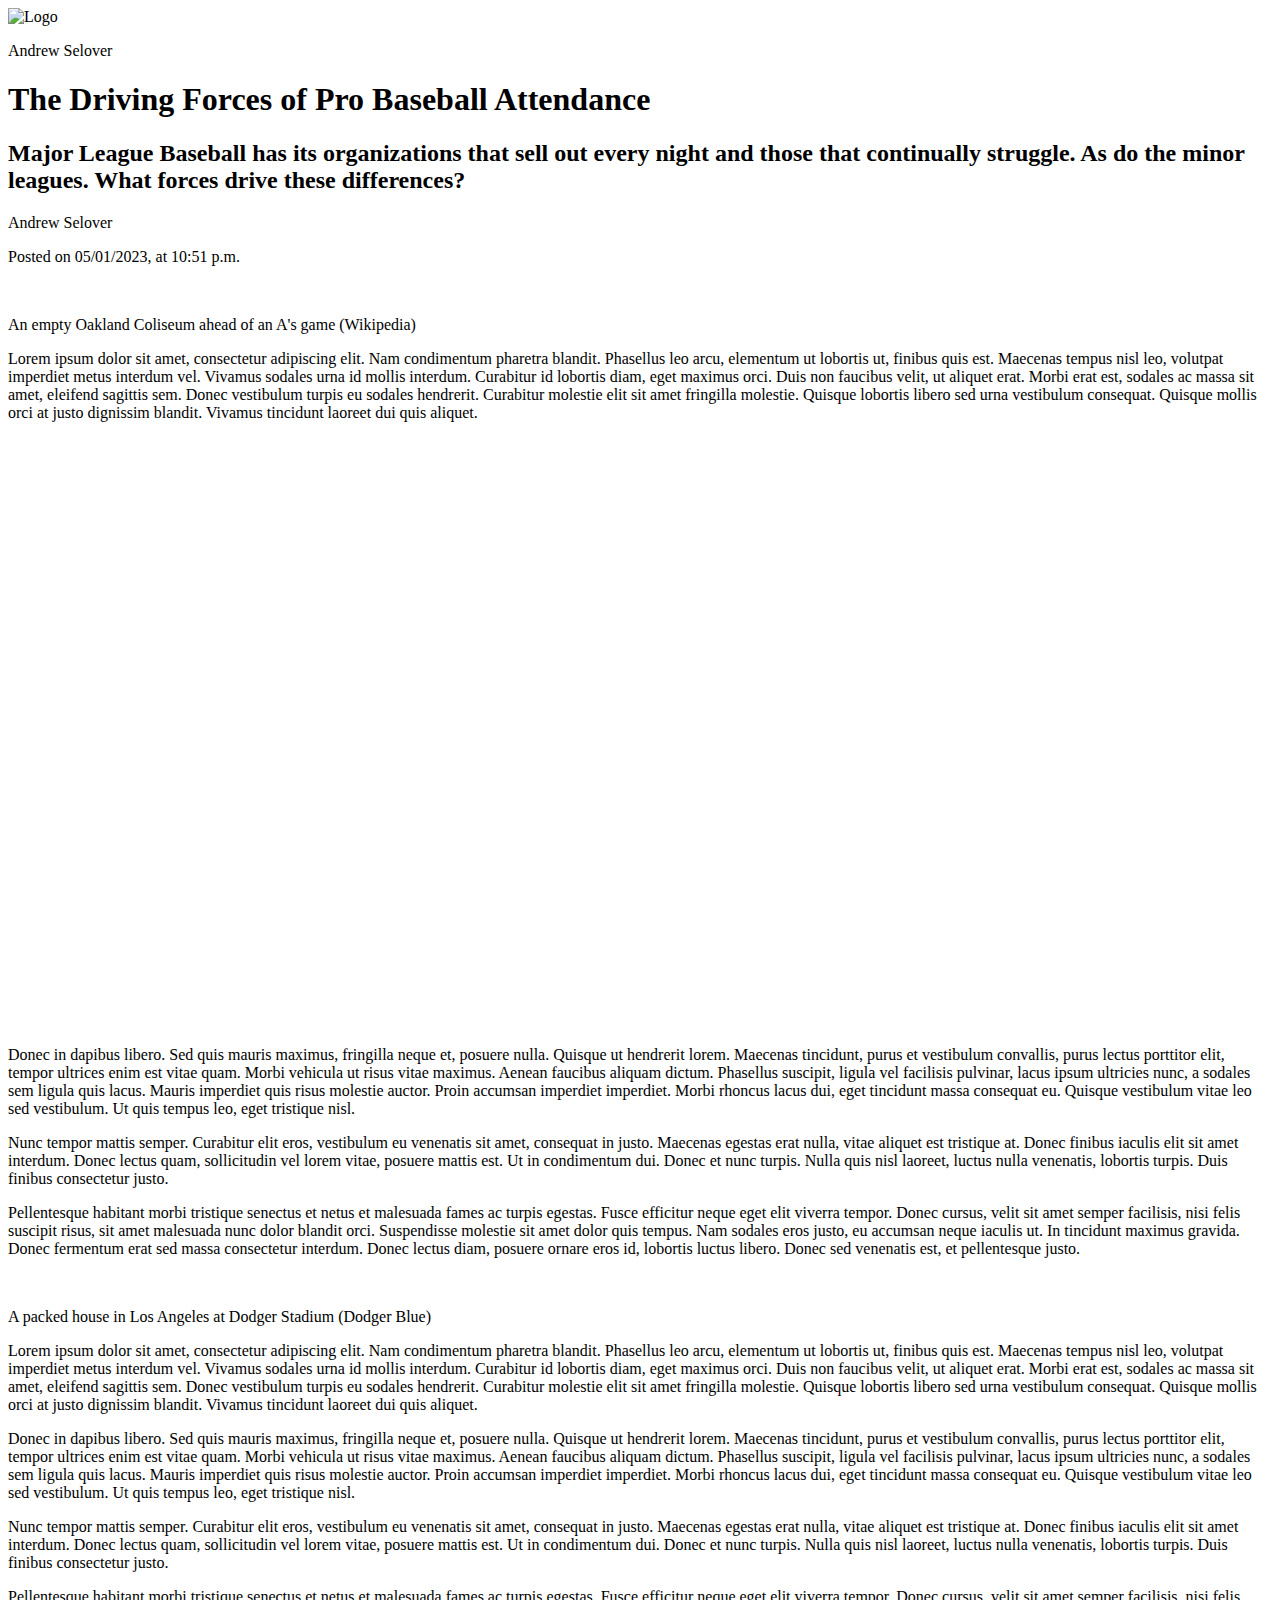
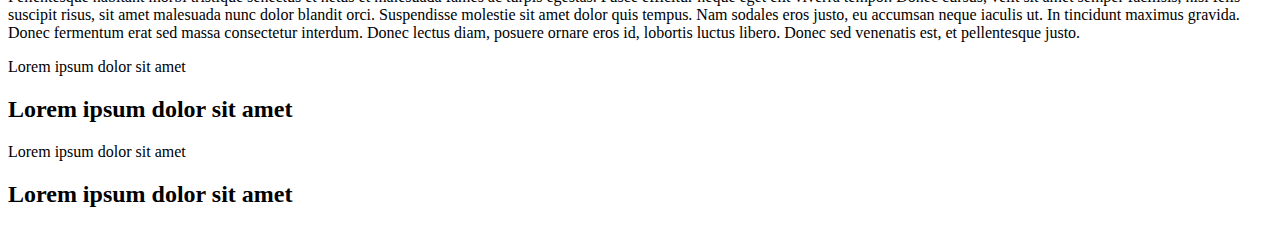
==== finalproject/index.html @ 65260155 "Create index.html" ====
<!DOCTYPE html>
<html lang="en">
  <head>
    <meta charset="utf-8">

    <link rel="stylesheet" href="bootstrap.css">
    <link rel="stylesheet" href="main.css">

    <title></title>
  </head>
  <body>

    <nav>
        <img class="logo" src="ASlogo.png" alt="Logo">

        <!-- Psst! You can also replace the image logo above with something from Iconmonstr.com, followed by some HTML for your site name that you style in CSS :-) -->

        <p class="sitemotto">Andrew Selover</p>

    </nav>

    <article>

      <header>
        <h1>The Driving Forces of Pro Baseball Attendance</h1>
        <h2>Major League Baseball has its organizations that sell out every night and those that continually struggle. As do the minor leagues. What forces drive these differences?</h2>
        <p class="byline">Andrew Selover </p>
        <p>Posted on 05/01/2023, at 10:51 p.m.</p>
      </header>

      <img class="story_image" src="Oakland.jpg" alt="">
      <p class="caption">An empty Oakland Coliseum ahead of an A's game (Wikipedia)</p>

      <p>Lorem ipsum dolor sit amet, consectetur adipiscing elit. Nam condimentum pharetra blandit. Phasellus leo arcu, elementum ut lobortis ut, finibus quis est. Maecenas tempus nisl leo, volutpat imperdiet metus interdum vel. Vivamus sodales urna id mollis interdum. Curabitur id lobortis diam, eget maximus orci. Duis non faucibus velit, ut aliquet erat. Morbi erat est, sodales ac massa sit amet, eleifend sagittis sem. Donec vestibulum turpis eu sodales hendrerit. Curabitur molestie elit sit amet fringilla molestie. Quisque lobortis libero sed urna vestibulum consequat. Quisque mollis orci at justo dignissim blandit. Vivamus tincidunt laoreet dui quis aliquet.</p>

      <iframe title="MLB Attendance and Ticket Pricing" aria-label="Map" id="datawrapper-chart-YDDg2" src="https://datawrapper.dwcdn.net/YDDg2/1/" scrolling="no" frameborder="0" style="width: 0; min-width: 100% !important; border: none;" height="588" data-external="1"></iframe><script type="text/javascript">!function(){"use strict";window.addEventListener("message",(function(a){if(void 0!==a.data["datawrapper-height"]){var e=document.querySelectorAll("iframe");for(var t in a.data["datawrapper-height"])for(var r=0;r<e.length;r++)if(e[r].contentWindow===a.source){var i=a.data["datawrapper-height"][t]+"px";e[r].style.height=i}}}))}();
</script>

      <p>Donec in dapibus libero. Sed quis mauris maximus, fringilla neque et, posuere nulla. Quisque ut hendrerit lorem. Maecenas tincidunt, purus et vestibulum convallis, purus lectus porttitor elit, tempor ultrices enim est vitae quam. Morbi vehicula ut risus vitae maximus. Aenean faucibus aliquam dictum. Phasellus suscipit, ligula vel facilisis pulvinar, lacus ipsum ultricies nunc, a sodales sem ligula quis lacus. Mauris imperdiet quis risus molestie auctor. Proin accumsan imperdiet imperdiet. Morbi rhoncus lacus dui, eget tincidunt massa consequat eu. Quisque vestibulum vitae leo sed vestibulum. Ut quis tempus leo, eget tristique nisl.</p>

      <p>Nunc tempor mattis semper. Curabitur elit eros, vestibulum eu venenatis sit amet, consequat in justo. Maecenas egestas erat nulla, vitae aliquet est tristique at. Donec finibus iaculis elit sit amet interdum. Donec lectus quam, sollicitudin vel lorem vitae, posuere mattis est. Ut in condimentum dui. Donec et nunc turpis. Nulla quis nisl laoreet, luctus nulla venenatis, lobortis turpis. Duis finibus consectetur justo.</p>

      <p>Pellentesque habitant morbi tristique senectus et netus et malesuada fames ac turpis egestas. Fusce efficitur neque eget elit viverra tempor. Donec cursus, velit sit amet semper facilisis, nisi felis suscipit risus, sit amet malesuada nunc dolor blandit orci. Suspendisse molestie sit amet dolor quis tempus. Nam sodales eros justo, eu accumsan neque iaculis ut. In tincidunt maximus gravida. Donec fermentum erat sed massa consectetur interdum. Donec lectus diam, posuere ornare eros id, lobortis luctus libero. Donec sed venenatis est, et pellentesque justo.</p>

      <img class="story_image" src="Dodgers.jpg" alt="">
      <p class="caption">A packed house in Los Angeles at Dodger Stadium (Dodger Blue)</p>

      <p>Lorem ipsum dolor sit amet, consectetur adipiscing elit. Nam condimentum pharetra blandit. Phasellus leo arcu, elementum ut lobortis ut, finibus quis est. Maecenas tempus nisl leo, volutpat imperdiet metus interdum vel. Vivamus sodales urna id mollis interdum. Curabitur id lobortis diam, eget maximus orci. Duis non faucibus velit, ut aliquet erat. Morbi erat est, sodales ac massa sit amet, eleifend sagittis sem. Donec vestibulum turpis eu sodales hendrerit. Curabitur molestie elit sit amet fringilla molestie. Quisque lobortis libero sed urna vestibulum consequat. Quisque mollis orci at justo dignissim blandit. Vivamus tincidunt laoreet dui quis aliquet.</p>

      <p>Donec in dapibus libero. Sed quis mauris maximus, fringilla neque et, posuere nulla. Quisque ut hendrerit lorem. Maecenas tincidunt, purus et vestibulum convallis, purus lectus porttitor elit, tempor ultrices enim est vitae quam. Morbi vehicula ut risus vitae maximus. Aenean faucibus aliquam dictum. Phasellus suscipit, ligula vel facilisis pulvinar, lacus ipsum ultricies nunc, a sodales sem ligula quis lacus. Mauris imperdiet quis risus molestie auctor. Proin accumsan imperdiet imperdiet. Morbi rhoncus lacus dui, eget tincidunt massa consequat eu. Quisque vestibulum vitae leo sed vestibulum. Ut quis tempus leo, eget tristique nisl.</p>

      <p>Nunc tempor mattis semper. Curabitur elit eros, vestibulum eu venenatis sit amet, consequat in justo. Maecenas egestas erat nulla, vitae aliquet est tristique at. Donec finibus iaculis elit sit amet interdum. Donec lectus quam, sollicitudin vel lorem vitae, posuere mattis est. Ut in condimentum dui. Donec et nunc turpis. Nulla quis nisl laoreet, luctus nulla venenatis, lobortis turpis. Duis finibus consectetur justo.</p>

      <p>Pellentesque habitant morbi tristique senectus et netus et malesuada fames ac turpis egestas. Fusce efficitur neque eget elit viverra tempor. Donec cursus, velit sit amet semper facilisis, nisi felis suscipit risus, sit amet malesuada nunc dolor blandit orci. Suspendisse molestie sit amet dolor quis tempus. Nam sodales eros justo, eu accumsan neque iaculis ut. In tincidunt maximus gravida. Donec fermentum erat sed massa consectetur interdum. Donec lectus diam, posuere ornare eros id, lobortis luctus libero. Donec sed venenatis est, et pellentesque justo.</p>

      </article>


      <footer>
        <p class="subhed">Lorem ipsum dolor sit amet</p>
        <h2>Lorem ipsum dolor sit amet</h2>
        <p>Lorem ipsum dolor sit amet</p>
        <h2>Lorem ipsum dolor sit amet</h2>
      </footer>

  
  </body>
</html>
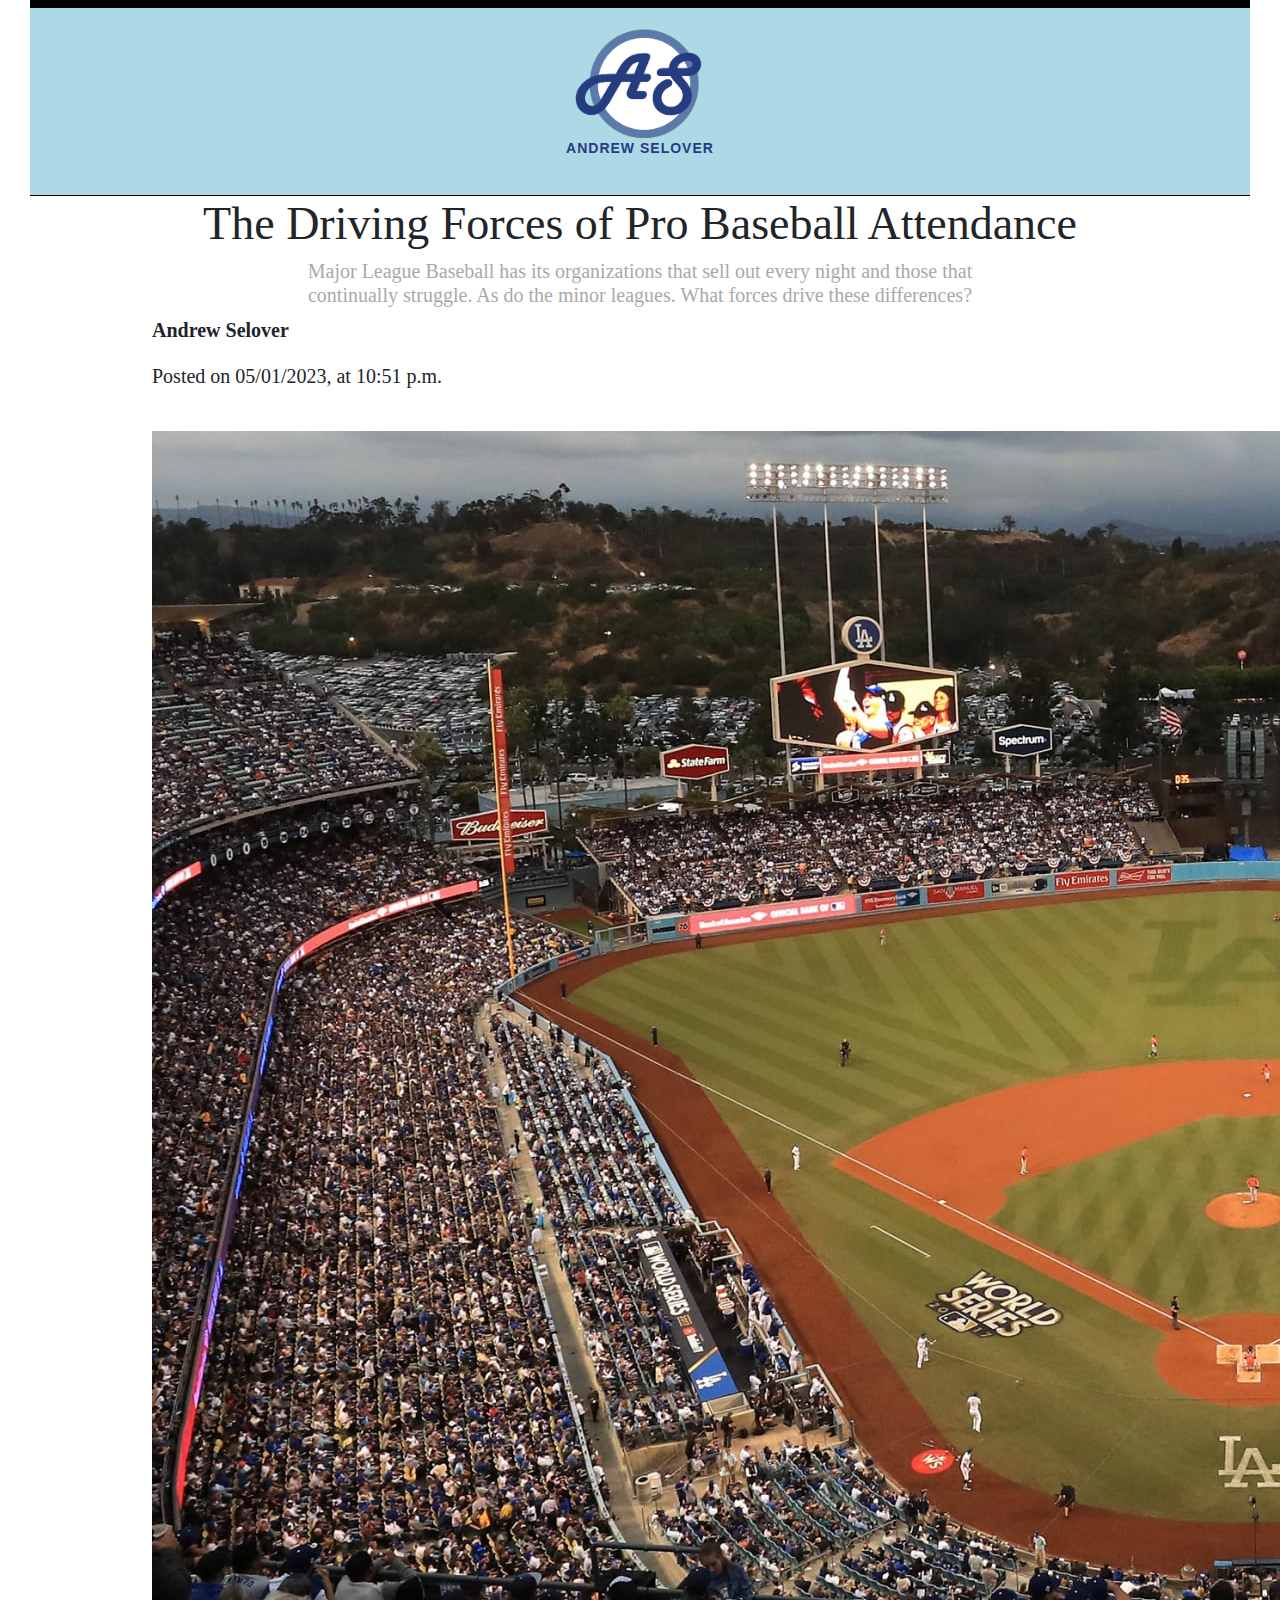
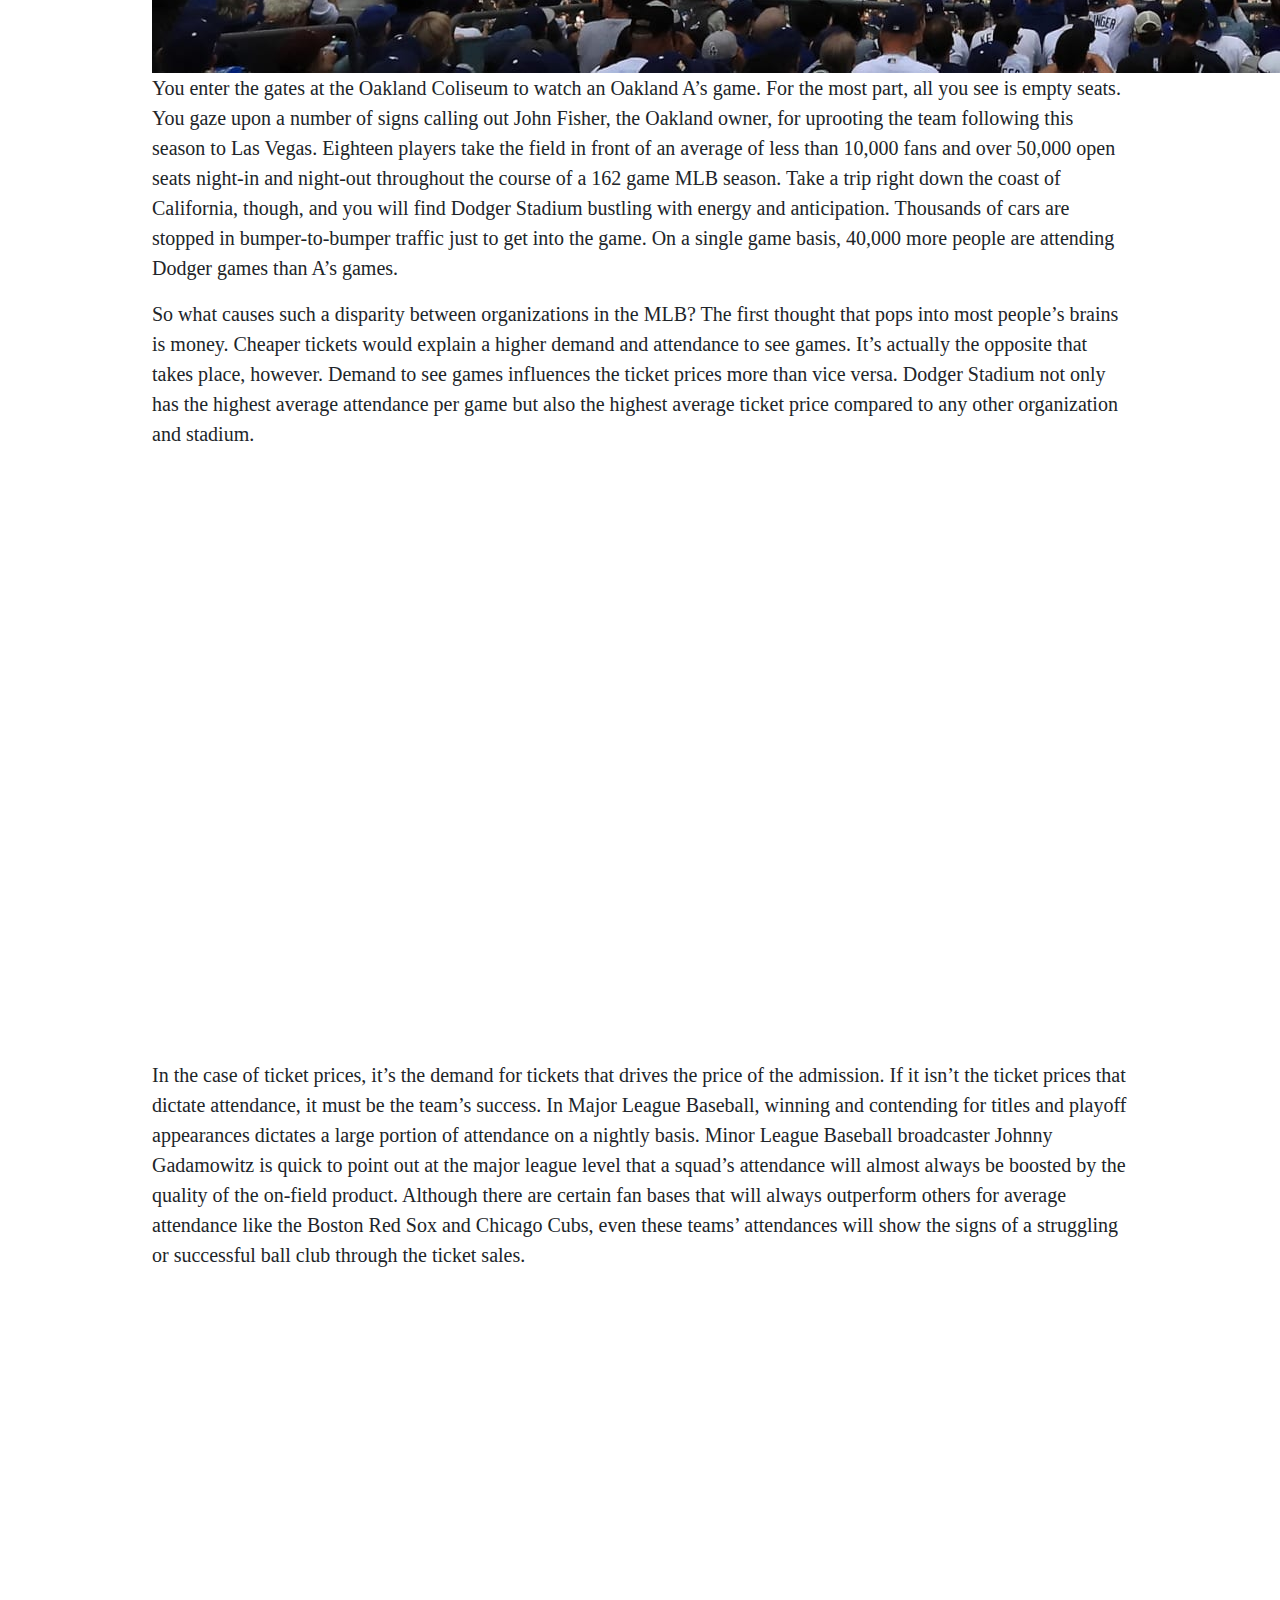
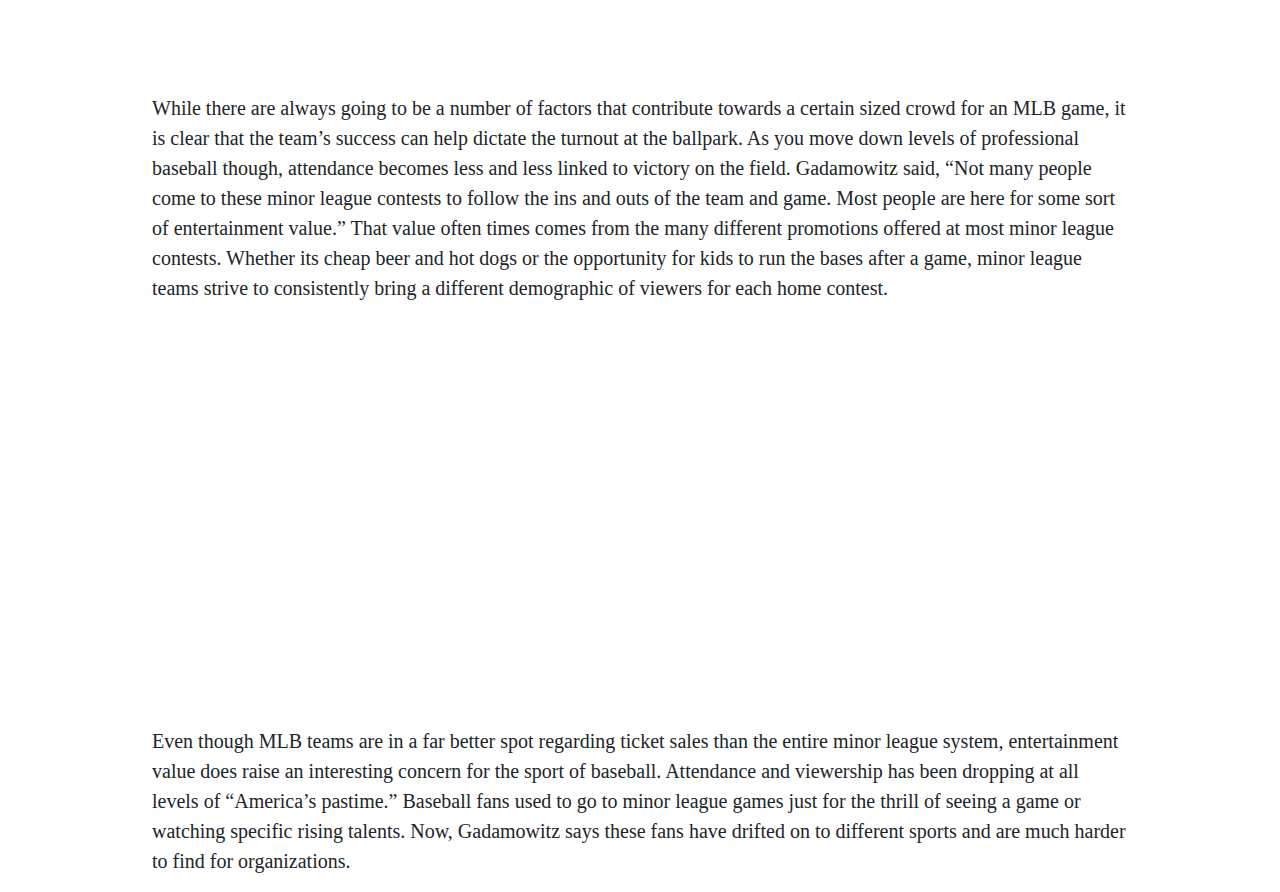
==== commit ec017bf2: "Update index.html" ====
--- a/finalproject/index.html
+++ b/finalproject/index.html
@@ -28,41 +28,37 @@
         <p>Posted on 05/01/2023, at 10:51 p.m.</p>
       </header>
 
-      <img class="story_image" src="Oakland.jpg" alt="">
-      <p class="caption">An empty Oakland Coliseum ahead of an A's game (Wikipedia)</p>
+      <img class="story_image" src="Oakland.png" alt="">
 
-      <p>Lorem ipsum dolor sit amet, consectetur adipiscing elit. Nam condimentum pharetra blandit. Phasellus leo arcu, elementum ut lobortis ut, finibus quis est. Maecenas tempus nisl leo, volutpat imperdiet metus interdum vel. Vivamus sodales urna id mollis interdum. Curabitur id lobortis diam, eget maximus orci. Duis non faucibus velit, ut aliquet erat. Morbi erat est, sodales ac massa sit amet, eleifend sagittis sem. Donec vestibulum turpis eu sodales hendrerit. Curabitur molestie elit sit amet fringilla molestie. Quisque lobortis libero sed urna vestibulum consequat. Quisque mollis orci at justo dignissim blandit. Vivamus tincidunt laoreet dui quis aliquet.</p>
+      <img class="story_img" src="Dodgers.jpg" alt="">
+
+      <p> You enter the gates at the Oakland Coliseum to watch an Oakland A’s game. For the most part, all you see is empty seats. You gaze upon a number of signs calling out John Fisher, the Oakland owner, for uprooting the team following this season to Las Vegas. Eighteen players take the field in front of an average of less than 10,000 fans and over 50,000 open seats night-in and night-out throughout the course of a 162 game MLB season. Take a trip right down the coast of California, though, and you will find Dodger Stadium bustling with energy and anticipation. Thousands of cars are stopped in bumper-to-bumper traffic just to get into the game. On a single game basis, 40,000 more people are attending Dodger games than A’s games.   </p>
+
+     <!--<p class="caption">A packed house in Los Angeles at Dodger Stadium (Dodger Blue)</p> 
+      <p class="caption">An empty Oakland Coliseum ahead of an A's game (Wikipedia)</p> -->
+
+      <p>So what causes such a disparity between organizations in the MLB? The first thought that pops into most people’s brains is money. Cheaper tickets would explain a higher demand and attendance to see games. It’s actually the opposite that takes place, however. Demand to see games influences the ticket prices more than vice versa. Dodger Stadium not only has the highest average attendance per game but also the highest average ticket price compared to any other organization and stadium. </p>
+
 
       <iframe title="MLB Attendance and Ticket Pricing" aria-label="Map" id="datawrapper-chart-YDDg2" src="https://datawrapper.dwcdn.net/YDDg2/1/" scrolling="no" frameborder="0" style="width: 0; min-width: 100% !important; border: none;" height="588" data-external="1"></iframe><script type="text/javascript">!function(){"use strict";window.addEventListener("message",(function(a){if(void 0!==a.data["datawrapper-height"]){var e=document.querySelectorAll("iframe");for(var t in a.data["datawrapper-height"])for(var r=0;r<e.length;r++)if(e[r].contentWindow===a.source){var i=a.data["datawrapper-height"][t]+"px";e[r].style.height=i}}}))}();
 </script>
 
-      <p>Donec in dapibus libero. Sed quis mauris maximus, fringilla neque et, posuere nulla. Quisque ut hendrerit lorem. Maecenas tincidunt, purus et vestibulum convallis, purus lectus porttitor elit, tempor ultrices enim est vitae quam. Morbi vehicula ut risus vitae maximus. Aenean faucibus aliquam dictum. Phasellus suscipit, ligula vel facilisis pulvinar, lacus ipsum ultricies nunc, a sodales sem ligula quis lacus. Mauris imperdiet quis risus molestie auctor. Proin accumsan imperdiet imperdiet. Morbi rhoncus lacus dui, eget tincidunt massa consequat eu. Quisque vestibulum vitae leo sed vestibulum. Ut quis tempus leo, eget tristique nisl.</p>
+<p>In the case of ticket prices, it’s the demand for tickets that drives the price of the admission. If it isn’t the ticket prices that dictate attendance, it must be the team’s success. In Major League Baseball, winning and contending for titles and playoff appearances dictates a large portion of attendance on a nightly basis. Minor League Baseball broadcaster Johnny Gadamowitz is quick to point out at the major league level that a squad’s attendance will almost always be boosted by the quality of the on-field product. Although there are certain fan bases that will always outperform others for average attendance like the Boston Red Sox and Chicago Cubs, even these teams’ attendances will show the signs of a struggling or successful ball club through the ticket sales.  </p>
 
-      <p>Nunc tempor mattis semper. Curabitur elit eros, vestibulum eu venenatis sit amet, consequat in justo. Maecenas egestas erat nulla, vitae aliquet est tristique at. Donec finibus iaculis elit sit amet interdum. Donec lectus quam, sollicitudin vel lorem vitae, posuere mattis est. Ut in condimentum dui. Donec et nunc turpis. Nulla quis nisl laoreet, luctus nulla venenatis, lobortis turpis. Duis finibus consectetur justo.</p>
+<iframe title="MLB Attendance and Win Percentage" aria-label="Scatter Plot" id="datawrapper-chart-v0lWJ" src="https://datawrapper.dwcdn.net/v0lWJ/1/" scrolling="no" frameborder="0" style="width: 0; min-width: 100% !important; border: none;" height="400" data-external="1"></iframe><script type="text/javascript">!function(){"use strict";window.addEventListener("message",(function(a){if(void 0!==a.data["datawrapper-height"]){var e=document.querySelectorAll("iframe");for(var t in a.data["datawrapper-height"])for(var r=0;r<e.length;r++)if(e[r].contentWindow===a.source){var i=a.data["datawrapper-height"][t]+"px";e[r].style.height=i}}}))}();
+</script>
 
-      <p>Pellentesque habitant morbi tristique senectus et netus et malesuada fames ac turpis egestas. Fusce efficitur neque eget elit viverra tempor. Donec cursus, velit sit amet semper facilisis, nisi felis suscipit risus, sit amet malesuada nunc dolor blandit orci. Suspendisse molestie sit amet dolor quis tempus. Nam sodales eros justo, eu accumsan neque iaculis ut. In tincidunt maximus gravida. Donec fermentum erat sed massa consectetur interdum. Donec lectus diam, posuere ornare eros id, lobortis luctus libero. Donec sed venenatis est, et pellentesque justo.</p>
+<p>While there are always going to be a number of factors that contribute towards a certain sized crowd for an MLB game, it is clear that the team’s success can help dictate the turnout at the ballpark. As you move down levels of professional baseball though, attendance becomes less and less linked to victory on the field. Gadamowitz said, “Not many people come to these minor league contests to follow the ins and outs of the team and game. Most people are here for some sort of entertainment value.” That value often times comes from the many different promotions offered at most minor league contests. Whether its cheap beer and hot dogs or the opportunity for kids to run the bases after a game, minor league teams strive to consistently bring a different demographic of viewers for each home contest. </p>
 
-      <img class="story_image" src="Dodgers.jpg" alt="">
-      <p class="caption">A packed house in Los Angeles at Dodger Stadium (Dodger Blue)</p>
+<iframe title="Triple-A Attendance and Win Percentage" aria-label="Scatter Plot" id="datawrapper-chart-xxkde" src="https://datawrapper.dwcdn.net/xxkde/1/" scrolling="no" frameborder="0" style="width: 0; min-width: 100% !important; border: none;" height="400" data-external="1"></iframe><script type="text/javascript">!function(){"use strict";window.addEventListener("message",(function(a){if(void 0!==a.data["datawrapper-height"]){var e=document.querySelectorAll("iframe");for(var t in a.data["datawrapper-height"])for(var r=0;r<e.length;r++)if(e[r].contentWindow===a.source){var i=a.data["datawrapper-height"][t]+"px";e[r].style.height=i}}}))}();
+</script>
 
-      <p>Lorem ipsum dolor sit amet, consectetur adipiscing elit. Nam condimentum pharetra blandit. Phasellus leo arcu, elementum ut lobortis ut, finibus quis est. Maecenas tempus nisl leo, volutpat imperdiet metus interdum vel. Vivamus sodales urna id mollis interdum. Curabitur id lobortis diam, eget maximus orci. Duis non faucibus velit, ut aliquet erat. Morbi erat est, sodales ac massa sit amet, eleifend sagittis sem. Donec vestibulum turpis eu sodales hendrerit. Curabitur molestie elit sit amet fringilla molestie. Quisque lobortis libero sed urna vestibulum consequat. Quisque mollis orci at justo dignissim blandit. Vivamus tincidunt laoreet dui quis aliquet.</p>
-
-      <p>Donec in dapibus libero. Sed quis mauris maximus, fringilla neque et, posuere nulla. Quisque ut hendrerit lorem. Maecenas tincidunt, purus et vestibulum convallis, purus lectus porttitor elit, tempor ultrices enim est vitae quam. Morbi vehicula ut risus vitae maximus. Aenean faucibus aliquam dictum. Phasellus suscipit, ligula vel facilisis pulvinar, lacus ipsum ultricies nunc, a sodales sem ligula quis lacus. Mauris imperdiet quis risus molestie auctor. Proin accumsan imperdiet imperdiet. Morbi rhoncus lacus dui, eget tincidunt massa consequat eu. Quisque vestibulum vitae leo sed vestibulum. Ut quis tempus leo, eget tristique nisl.</p>
-
-      <p>Nunc tempor mattis semper. Curabitur elit eros, vestibulum eu venenatis sit amet, consequat in justo. Maecenas egestas erat nulla, vitae aliquet est tristique at. Donec finibus iaculis elit sit amet interdum. Donec lectus quam, sollicitudin vel lorem vitae, posuere mattis est. Ut in condimentum dui. Donec et nunc turpis. Nulla quis nisl laoreet, luctus nulla venenatis, lobortis turpis. Duis finibus consectetur justo.</p>
-
-      <p>Pellentesque habitant morbi tristique senectus et netus et malesuada fames ac turpis egestas. Fusce efficitur neque eget elit viverra tempor. Donec cursus, velit sit amet semper facilisis, nisi felis suscipit risus, sit amet malesuada nunc dolor blandit orci. Suspendisse molestie sit amet dolor quis tempus. Nam sodales eros justo, eu accumsan neque iaculis ut. In tincidunt maximus gravida. Donec fermentum erat sed massa consectetur interdum. Donec lectus diam, posuere ornare eros id, lobortis luctus libero. Donec sed venenatis est, et pellentesque justo.</p>
+<p>Even though MLB teams are in a far better spot regarding ticket sales than the entire minor league system, entertainment value does raise an interesting concern for the sport of baseball. Attendance and viewership has been dropping at all levels of “America’s pastime.” Baseball fans used to go to minor league games just for the thrill of seeing a game or watching specific rising talents. Now, Gadamowitz says these fans have drifted on to different sports and are much harder to find for organizations. </p>
+     
 
       </article>
 
 
-      <footer>
-        <p class="subhed">Lorem ipsum dolor sit amet</p>
-        <h2>Lorem ipsum dolor sit amet</h2>
-        <p>Lorem ipsum dolor sit amet</p>
-        <h2>Lorem ipsum dolor sit amet</h2>
-      </footer>
-
   
   </body>
 </html>
--- a/finalproject/main.css
+++ b/finalproject/main.css
@@ -0,0 +1,93 @@
+body {
+  margin-left: 30px;
+  margin-right: 30px;
+}
+
+nav {
+  border-top: 8px solid black;
+  border-bottom: 1px solid black;
+  padding: 20px;
+  text-align: center;
+  background-color: lightblue;
+
+}
+
+.logo {
+  width: 130px;
+}
+
+.sitemotto {
+  color: #263c80;
+  font-family: Basier, Arial, sans-serif;
+  font-size: 14px;
+  text-transform: uppercase;
+  letter-spacing: 1px;
+  font-weight: bold;
+}
+
+article {
+  margin-left: 10%;
+  width: 80%;
+}
+
+header {
+    font-family: Roboto Slab;
+    font-size: 20px;
+}
+
+h1 {
+  font-size: 46px;
+  text-align: center;
+
+}
+h2 {
+  font-family: Ysabeau;
+  color: darkgrey;
+  font-size: 20px;
+  max-width: 75%;
+  margin-left: 12.5%;
+  text-align: center;
+}
+
+.byline {
+  font-weight: bold;
+}
+
+.tdpad {
+  padding: 15px;
+}
+
+article > p {
+  font-family: Playfair;
+  font-size: 20px;
+}
+
+.story_image {
+  width: 100%;
+}
+
+.caption {
+  font-family: Roboto Slab;
+  color: gray;
+  font-size: 14px;
+  margin-top: 5px;
+}
+
+footer {
+  margin-top: 30px;
+  font-family: Basier, Arial, sans-serif;
+}
+
+footer > p {
+  font-size: 14px;
+  color: #666;
+}
+
+a {
+  color: black;
+}
+
+a:hover {
+  color: #717171;
+  text-decoration-color: #ffcb04;
+}
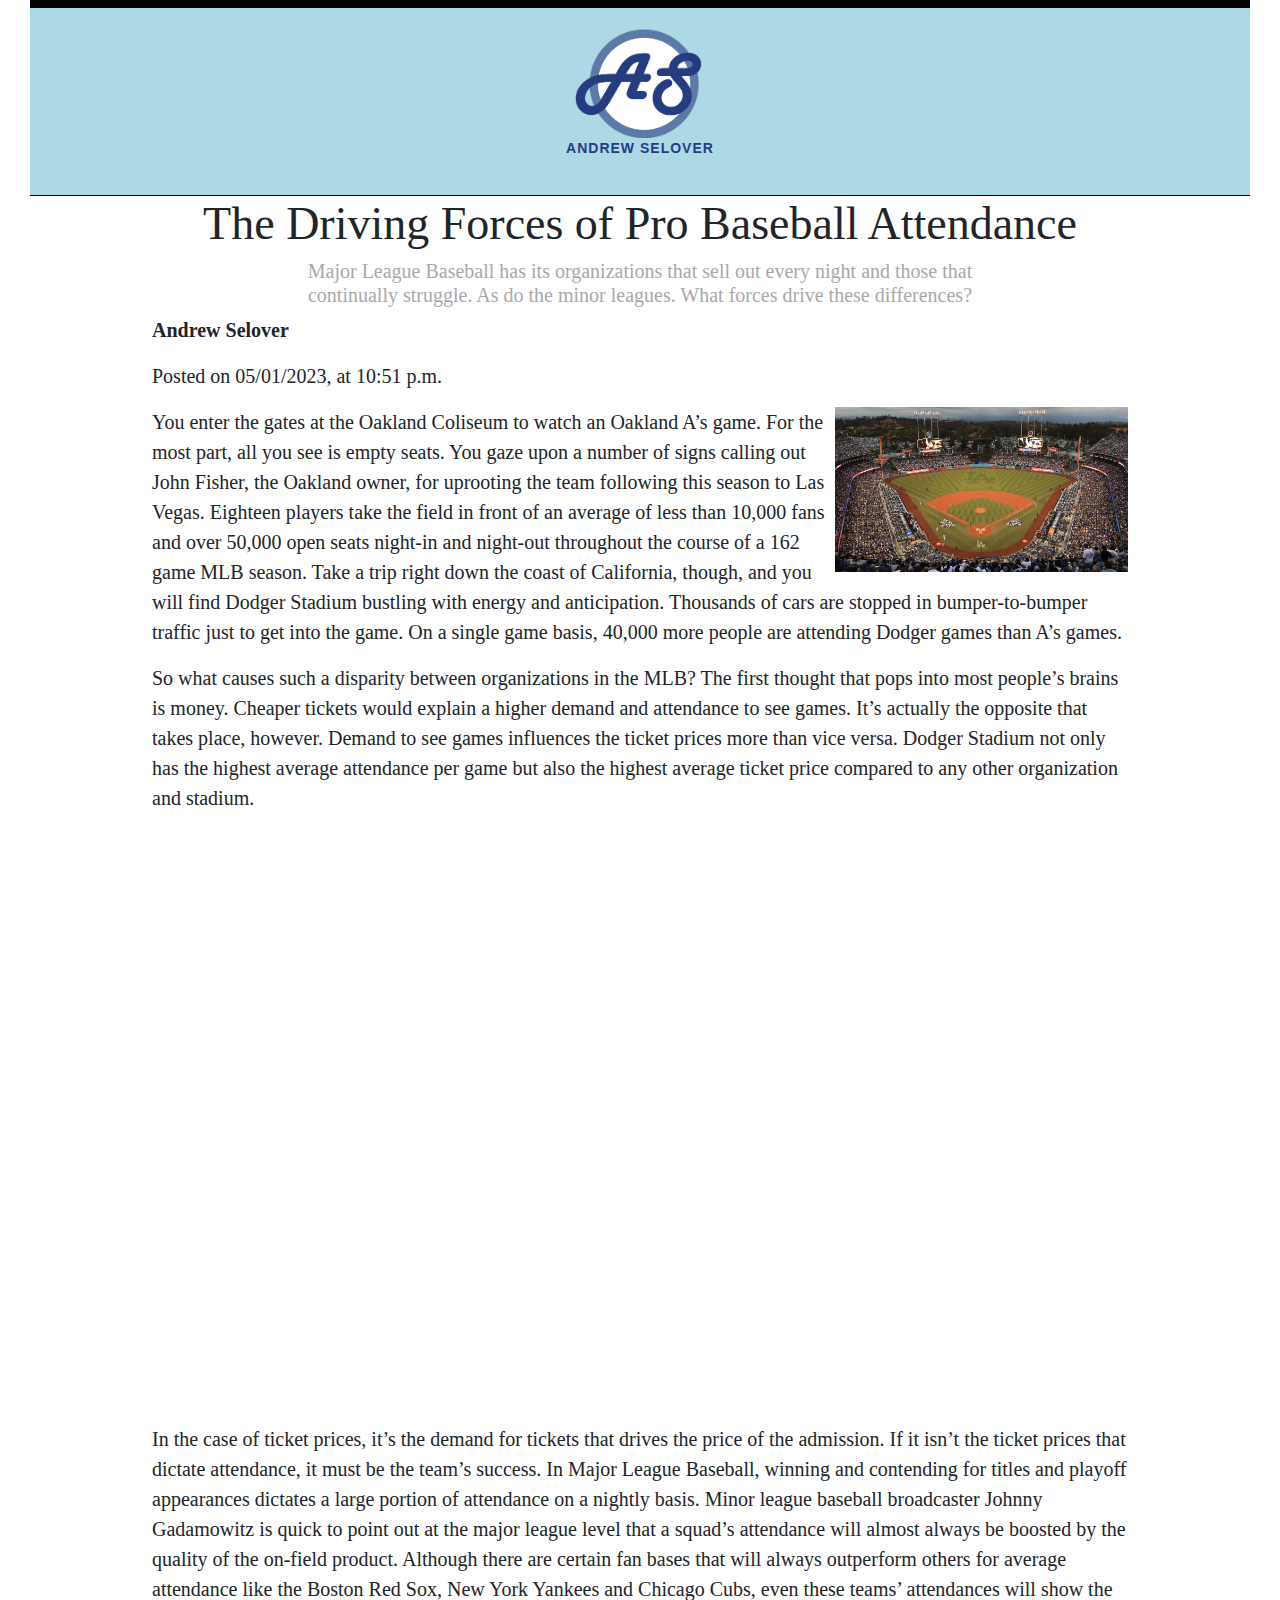
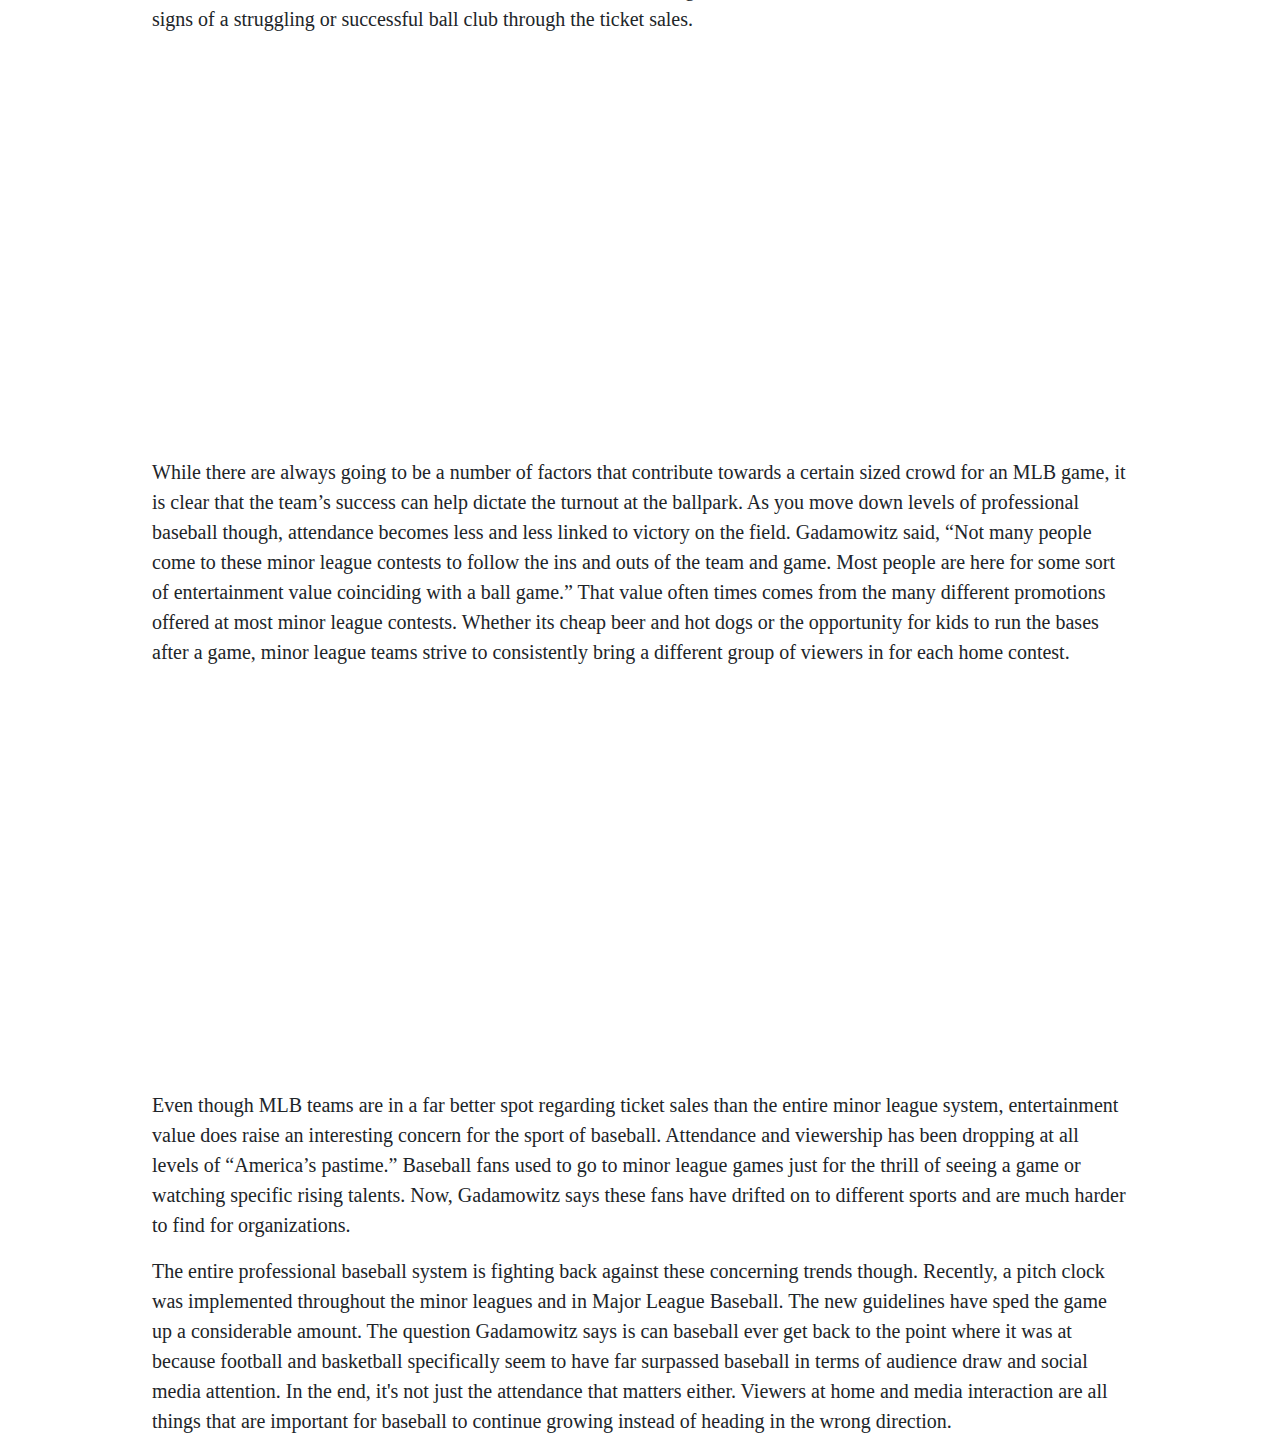
==== commit 2712ca0d: "Update index.html" ====
--- a/finalproject/index.html
+++ b/finalproject/index.html
@@ -43,18 +43,19 @@
       <iframe title="MLB Attendance and Ticket Pricing" aria-label="Map" id="datawrapper-chart-YDDg2" src="https://datawrapper.dwcdn.net/YDDg2/1/" scrolling="no" frameborder="0" style="width: 0; min-width: 100% !important; border: none;" height="588" data-external="1"></iframe><script type="text/javascript">!function(){"use strict";window.addEventListener("message",(function(a){if(void 0!==a.data["datawrapper-height"]){var e=document.querySelectorAll("iframe");for(var t in a.data["datawrapper-height"])for(var r=0;r<e.length;r++)if(e[r].contentWindow===a.source){var i=a.data["datawrapper-height"][t]+"px";e[r].style.height=i}}}))}();
 </script>
 
-<p>In the case of ticket prices, it’s the demand for tickets that drives the price of the admission. If it isn’t the ticket prices that dictate attendance, it must be the team’s success. In Major League Baseball, winning and contending for titles and playoff appearances dictates a large portion of attendance on a nightly basis. Minor League Baseball broadcaster Johnny Gadamowitz is quick to point out at the major league level that a squad’s attendance will almost always be boosted by the quality of the on-field product. Although there are certain fan bases that will always outperform others for average attendance like the Boston Red Sox and Chicago Cubs, even these teams’ attendances will show the signs of a struggling or successful ball club through the ticket sales.  </p>
+<p>In the case of ticket prices, it’s the demand for tickets that drives the price of the admission. If it isn’t the ticket prices that dictate attendance, it must be the team’s success. In Major League Baseball, winning and contending for titles and playoff appearances dictates a large portion of attendance on a nightly basis. Minor league baseball broadcaster Johnny Gadamowitz is quick to point out at the major league level that a squad’s attendance will almost always be boosted by the quality of the on-field product. Although there are certain fan bases that will always outperform others for average attendance like the Boston Red Sox, New York Yankees and Chicago Cubs, even these teams’ attendances will show the signs of a struggling or successful ball club through the ticket sales.  </p>
 
 <iframe title="MLB Attendance and Win Percentage" aria-label="Scatter Plot" id="datawrapper-chart-v0lWJ" src="https://datawrapper.dwcdn.net/v0lWJ/1/" scrolling="no" frameborder="0" style="width: 0; min-width: 100% !important; border: none;" height="400" data-external="1"></iframe><script type="text/javascript">!function(){"use strict";window.addEventListener("message",(function(a){if(void 0!==a.data["datawrapper-height"]){var e=document.querySelectorAll("iframe");for(var t in a.data["datawrapper-height"])for(var r=0;r<e.length;r++)if(e[r].contentWindow===a.source){var i=a.data["datawrapper-height"][t]+"px";e[r].style.height=i}}}))}();
 </script>
 
-<p>While there are always going to be a number of factors that contribute towards a certain sized crowd for an MLB game, it is clear that the team’s success can help dictate the turnout at the ballpark. As you move down levels of professional baseball though, attendance becomes less and less linked to victory on the field. Gadamowitz said, “Not many people come to these minor league contests to follow the ins and outs of the team and game. Most people are here for some sort of entertainment value.” That value often times comes from the many different promotions offered at most minor league contests. Whether its cheap beer and hot dogs or the opportunity for kids to run the bases after a game, minor league teams strive to consistently bring a different demographic of viewers for each home contest. </p>
+<p>While there are always going to be a number of factors that contribute towards a certain sized crowd for an MLB game, it is clear that the team’s success can help dictate the turnout at the ballpark. As you move down levels of professional baseball though, attendance becomes less and less linked to victory on the field. Gadamowitz said, “Not many people come to these minor league contests to follow the ins and outs of the team and game. Most people are here for some sort of entertainment value coinciding with a ball game.” That value often times comes from the many different promotions offered at most minor league contests. Whether its cheap beer and hot dogs or the opportunity for kids to run the bases after a game, minor league teams strive to consistently bring a different group of viewers in for each home contest. </p>
 
 <iframe title="Triple-A Attendance and Win Percentage" aria-label="Scatter Plot" id="datawrapper-chart-xxkde" src="https://datawrapper.dwcdn.net/xxkde/1/" scrolling="no" frameborder="0" style="width: 0; min-width: 100% !important; border: none;" height="400" data-external="1"></iframe><script type="text/javascript">!function(){"use strict";window.addEventListener("message",(function(a){if(void 0!==a.data["datawrapper-height"]){var e=document.querySelectorAll("iframe");for(var t in a.data["datawrapper-height"])for(var r=0;r<e.length;r++)if(e[r].contentWindow===a.source){var i=a.data["datawrapper-height"][t]+"px";e[r].style.height=i}}}))}();
 </script>
 
 <p>Even though MLB teams are in a far better spot regarding ticket sales than the entire minor league system, entertainment value does raise an interesting concern for the sport of baseball. Attendance and viewership has been dropping at all levels of “America’s pastime.” Baseball fans used to go to minor league games just for the thrill of seeing a game or watching specific rising talents. Now, Gadamowitz says these fans have drifted on to different sports and are much harder to find for organizations. </p>
-     
+
+<p>The entire professional baseball system is fighting back against these concerning trends though. Recently, a pitch clock was implemented throughout the minor leagues and in Major League Baseball. The new guidelines have sped the game up a considerable amount. The question Gadamowitz says is can baseball ever get back to the point where it was at because football and basketball specifically seem to have far surpassed baseball in terms of audience draw and social media attention. In the end, it's not just the attendance that matters either. Viewers at home and media interaction are all things that are important for baseball to continue growing instead of heading in the wrong direction. </p>
 
       </article>
 
--- a/finalproject/main.css
+++ b/finalproject/main.css
@@ -63,15 +63,26 @@
 }
 
 .story_image {
-  width: 100%;
+  float: left;
+  width: 30%;
+  margin-right: 10px;
 }
 
-.caption {
+.story_img {
+  float: right;
+  width: 30%;
+  margin-left: 10px;
+}
+ .caption {
+  float: left;
   font-family: Roboto Slab;
   color: gray;
   font-size: 14px;
   margin-top: 5px;
+
 }
+
+
 
 footer {
   margin-top: 30px;
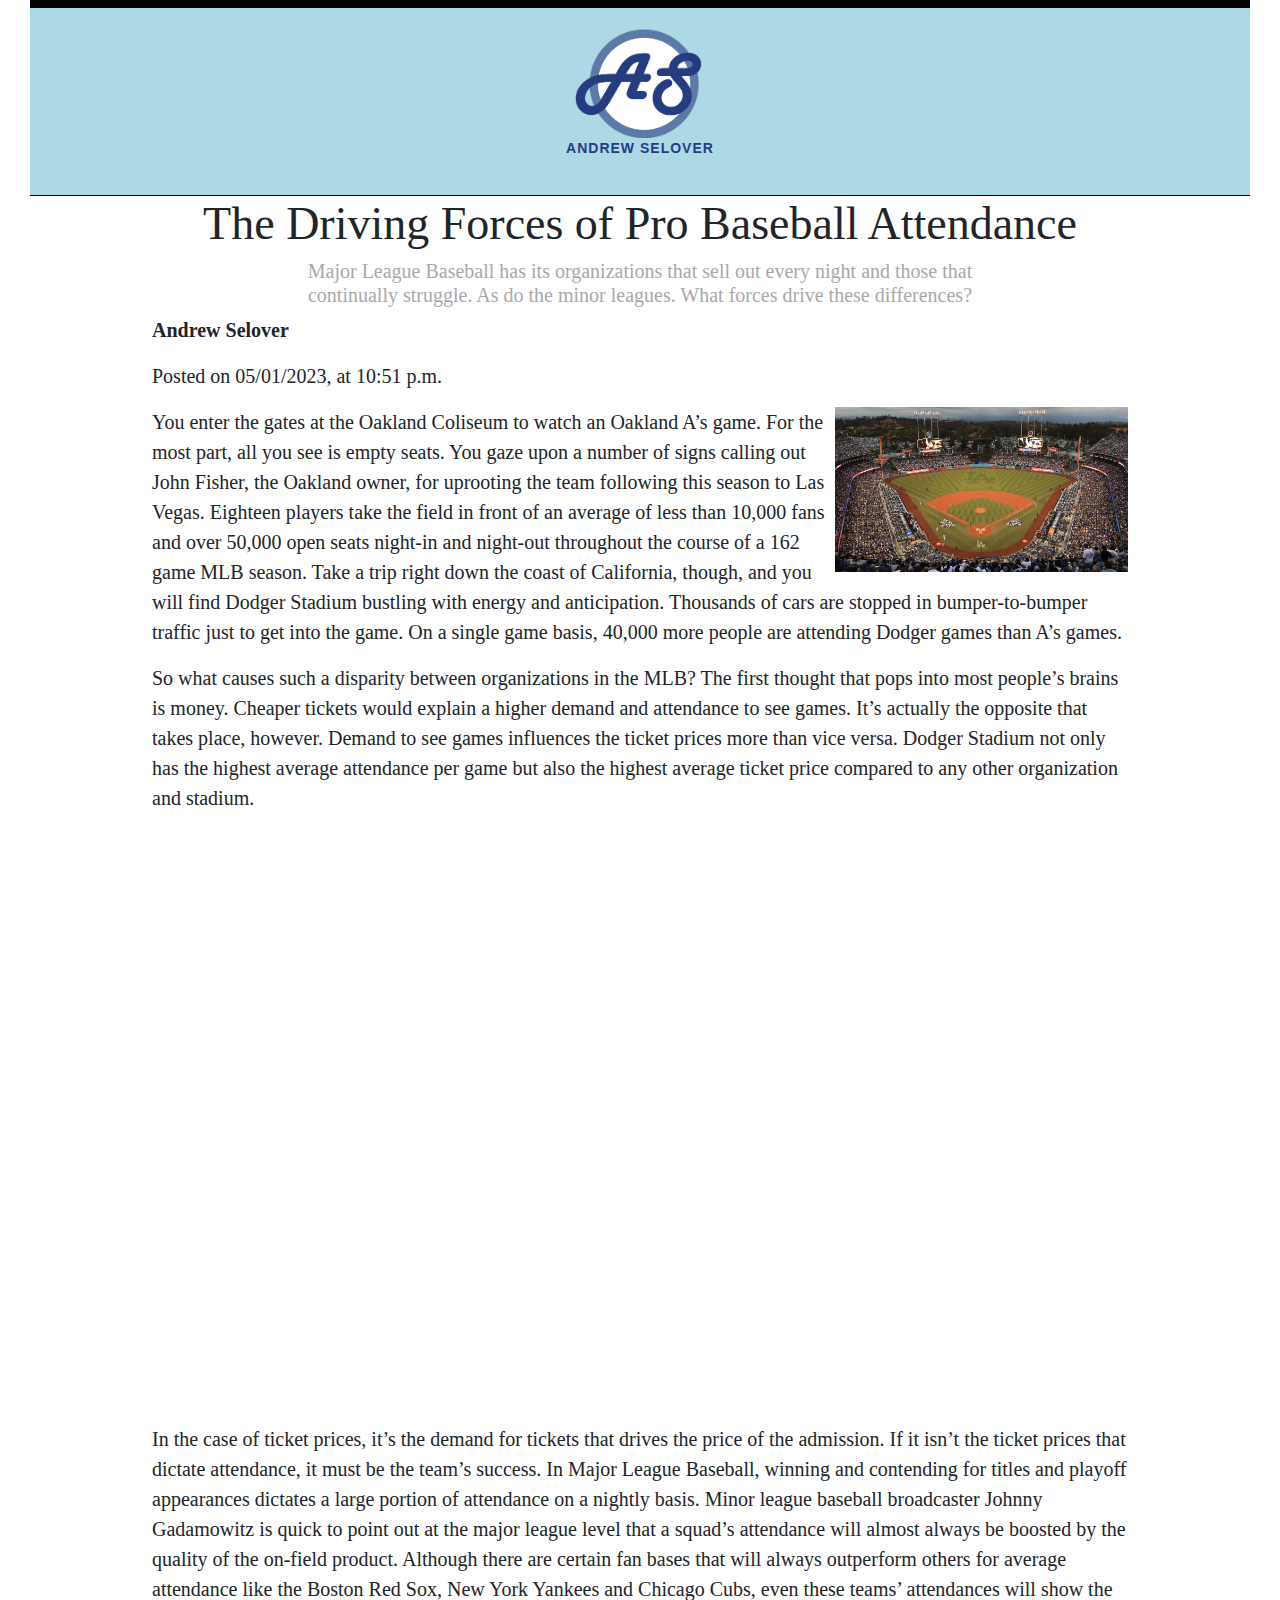
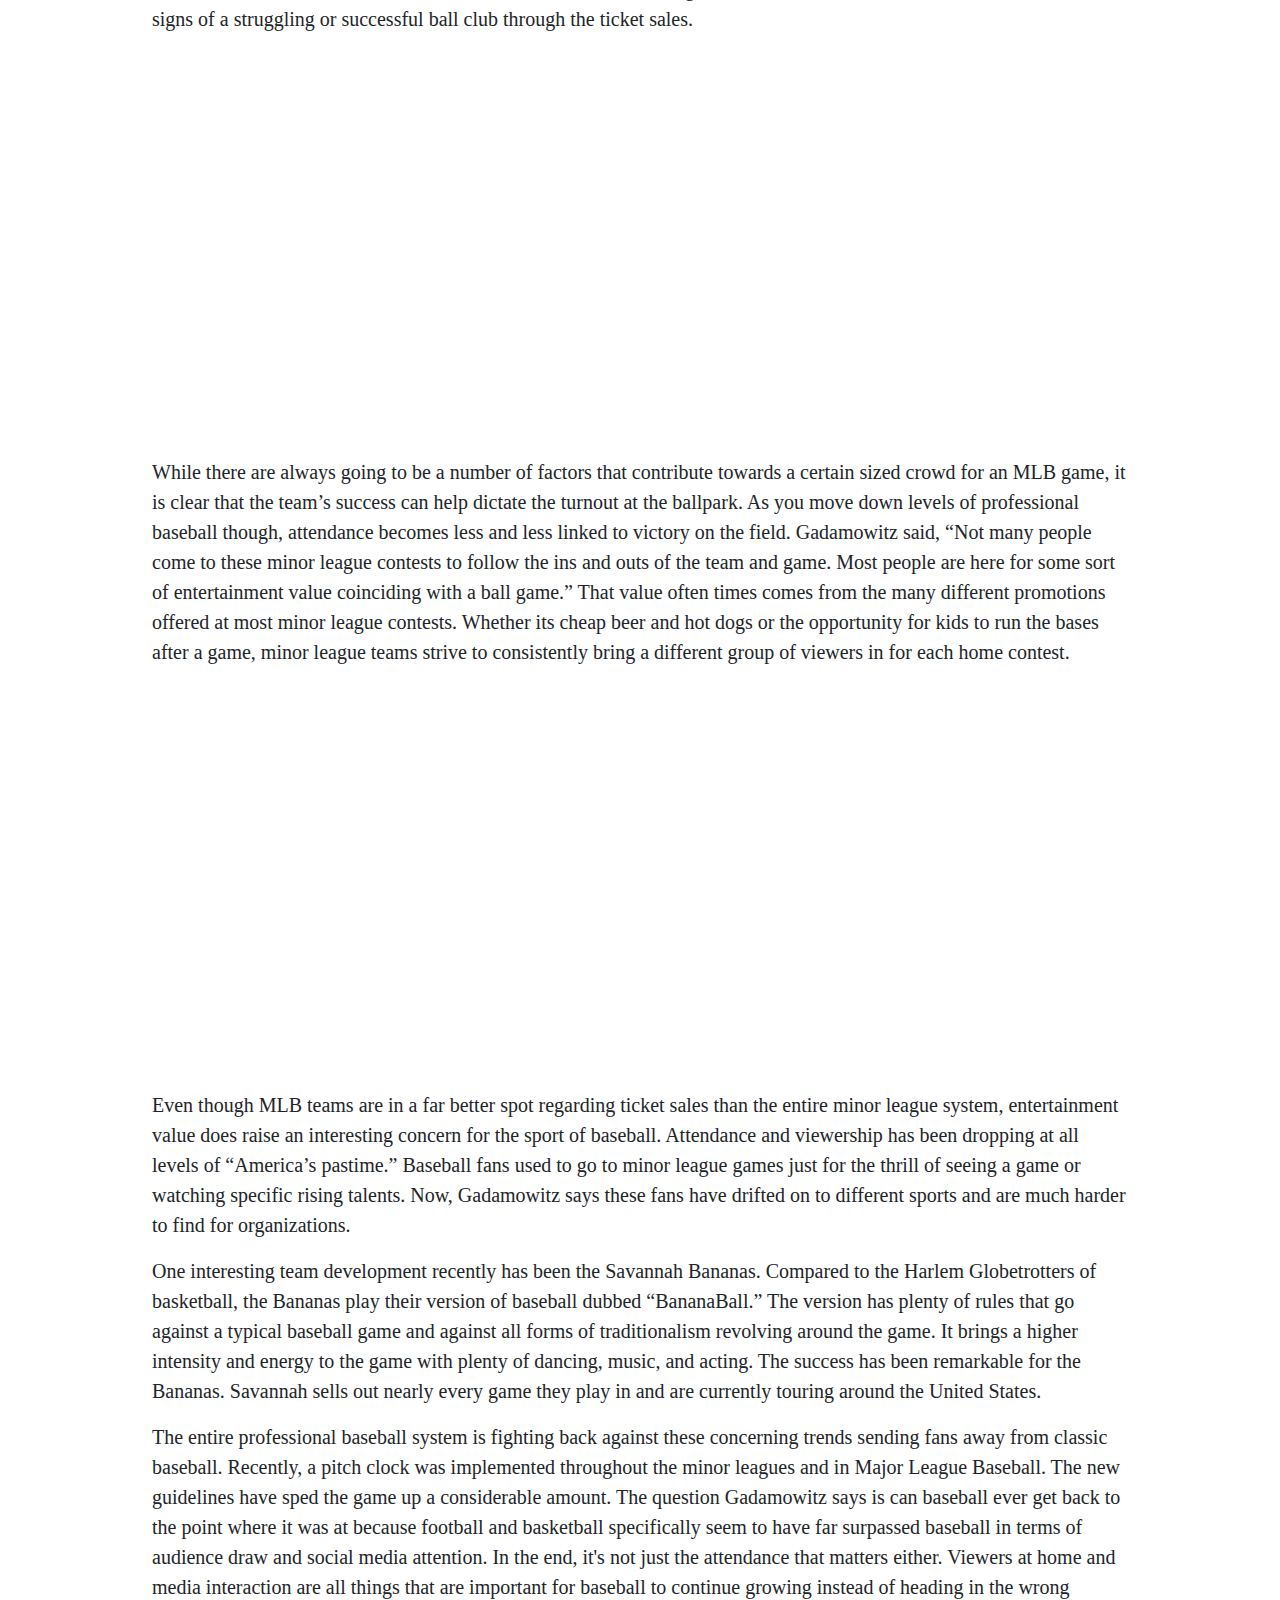
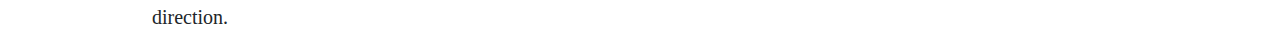
==== commit b30681a8: "Update index.html" ====
--- a/finalproject/index.html
+++ b/finalproject/index.html
@@ -55,7 +55,9 @@
 
 <p>Even though MLB teams are in a far better spot regarding ticket sales than the entire minor league system, entertainment value does raise an interesting concern for the sport of baseball. Attendance and viewership has been dropping at all levels of “America’s pastime.” Baseball fans used to go to minor league games just for the thrill of seeing a game or watching specific rising talents. Now, Gadamowitz says these fans have drifted on to different sports and are much harder to find for organizations. </p>
 
-<p>The entire professional baseball system is fighting back against these concerning trends though. Recently, a pitch clock was implemented throughout the minor leagues and in Major League Baseball. The new guidelines have sped the game up a considerable amount. The question Gadamowitz says is can baseball ever get back to the point where it was at because football and basketball specifically seem to have far surpassed baseball in terms of audience draw and social media attention. In the end, it's not just the attendance that matters either. Viewers at home and media interaction are all things that are important for baseball to continue growing instead of heading in the wrong direction. </p>
+<p>One interesting team development recently has been the Savannah Bananas. Compared to the Harlem Globetrotters of basketball, the Bananas play their version of baseball dubbed “BananaBall.” The version has plenty of rules that go against a typical baseball game and against all forms of traditionalism revolving around the game. It brings a higher intensity and energy to the game with plenty of dancing, music, and acting. The success has been remarkable for the Bananas. Savannah sells out nearly every game they play in and are currently touring around the United States.</p>
+
+<p>The entire professional baseball system is fighting back against these concerning trends sending fans away from classic baseball. Recently, a pitch clock was implemented throughout the minor leagues and in Major League Baseball. The new guidelines have sped the game up a considerable amount. The question Gadamowitz says is can baseball ever get back to the point where it was at because football and basketball specifically seem to have far surpassed baseball in terms of audience draw and social media attention. In the end, it's not just the attendance that matters either. Viewers at home and media interaction are all things that are important for baseball to continue growing instead of heading in the wrong direction. </p>
 
       </article>
 
